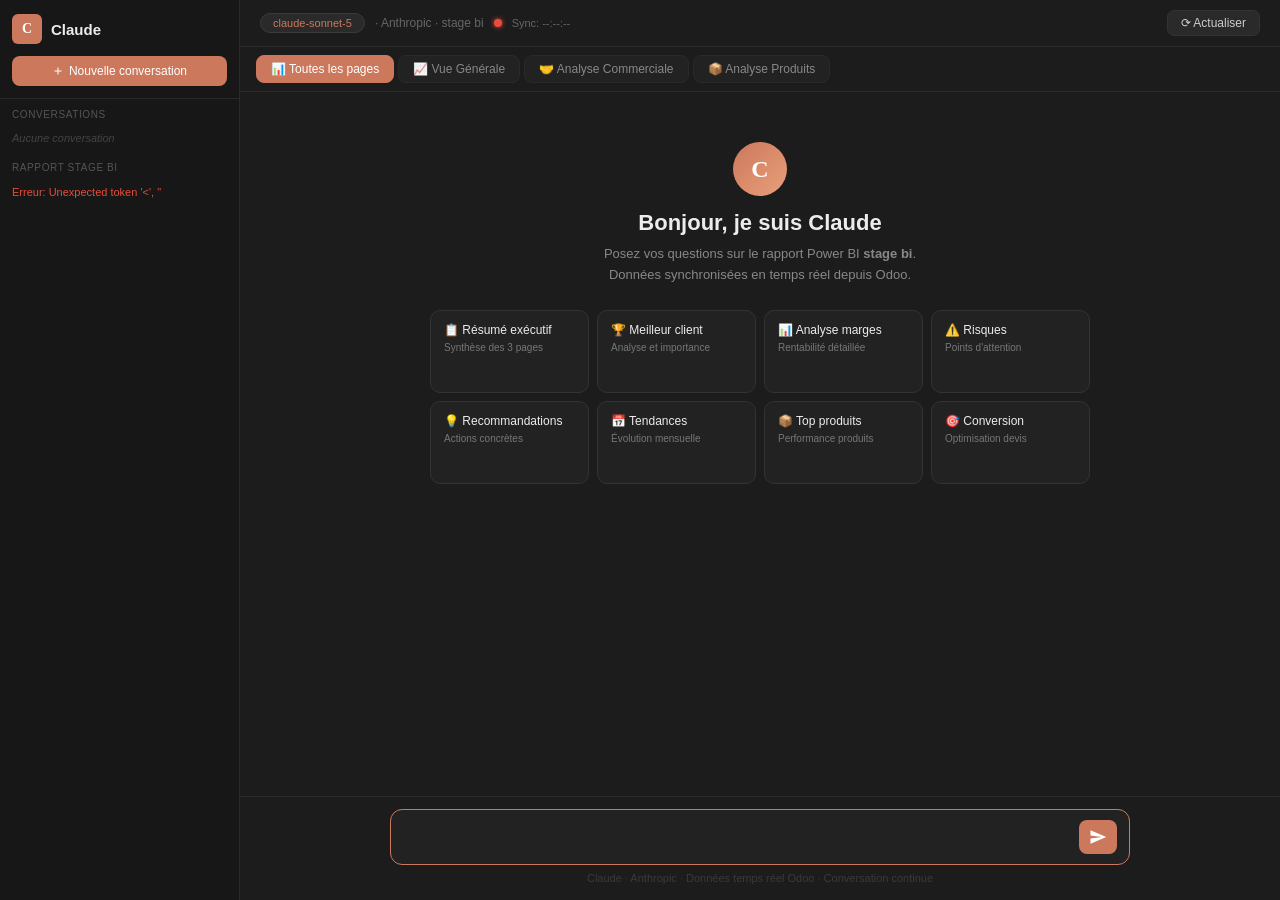
==== templates/index.html @ de3976a8 "claude ai dashborad power bi" ====
<!DOCTYPE html>
<html lang="fr">
<head>
<meta charset="UTF-8">
<meta name="viewport" content="width=device-width, initial-scale=1.0">
<title>Claude — stage bi</title>
<link rel="stylesheet" href="/static/css/style.css?v=2">
</head>
<body>

<!-- ── Sidebar ── -->
<div class="sidebar">
  <div class="sb-head">
    <div class="sb-logo">
      <div class="sb-icon">C</div>
      <span class="sb-name">Claude</span>
    </div>
    <button class="new-btn" onclick="newConv()">
      <svg width="12" height="12" viewBox="0 0 24 24" fill="currentColor">
        <path d="M19 13h-6v6h-2v-6H5v-2h6V5h2v6h6v2z"/>
      </svg>
      Nouvelle conversation
    </button>
  </div>

  <!-- Historique conversations -->
  <div class="sb-sec">Conversations</div>
  <div class="conv-list" id="convList">
    <div class="conv-empty">Aucune conversation</div>
  </div>

  <!-- KPIs -->
  <div class="sb-sec">Rapport stage bi</div>
  <div class="kpi-list" id="kpiList">Chargement...</div>
</div>

<!-- ── Contenu principal ── -->
<div class="main">

  <!-- Topbar -->
  <div class="topbar">
    <div style="display:flex;align-items:center;gap:10px;">
      <span class="badge">claude-sonnet-5</span>
      <span style="font-size:12px;color:#666">· Anthropic · stage bi</span>
      <div class="dot" id="dot"></div>
      <span style="font-size:11px;color:#666" id="syncTime">Sync: --:--:--</span>
    </div>
    <button class="refresh" onclick="doRefresh()">⟳ Actualiser</button>
  </div>

  <!-- Onglets pages -->
  <div class="page-tabs">
    <button class="tab active" onclick="switchPage('all')"   id="tab-all">📊 Toutes les pages</button>
    <button class="tab"        onclick="switchPage('page1')" id="tab-page1">📈 Vue Générale</button>
    <button class="tab"        onclick="switchPage('page2')" id="tab-page2">🤝 Analyse Commerciale</button>
    <button class="tab"        onclick="switchPage('page3')" id="tab-page3">📦 Analyse Produits</button>
  </div>

  <!-- Données page courante -->
  <div class="page-data" id="pageData" style="display:none;">
    <div class="page-data-inner" id="pageDataInner"></div>
  </div>

  <!-- Zone de chat -->
  <div class="chat" id="chat">
    <div class="chat-in" id="ci">

      <!-- Écran d'accueil -->
      <div class="welcome" id="welcome">
        <div class="w-icon">C</div>
        <h1>Bonjour, je suis Claude</h1>
        <p>Posez vos questions sur le rapport Power BI <strong>stage bi</strong>.<br>
           Données synchronisées en temps réel depuis Odoo.</p>
        <div class="cards" id="welcomeCards">
          <!-- Rempli dynamiquement selon l'onglet actif -->
        </div>
      </div>

    </div>
  </div>

  <!-- Zone de saisie -->
  <div class="inp-wrap">
    <div class="inp-inner">
      <div class="inp-box">
        <textarea id="inp" rows="1"
          placeholder="Posez une question..."
          onkeydown="handleKey(event)"
          oninput="resizeTA(this)">
        </textarea>
        <button class="send" id="sb" onclick="doSend()">
          <svg width="18" height="18" viewBox="0 0 24 24" fill="white">
            <path d="M2.01 21L23 12 2.01 3 2 10l15 2-15 2z"/>
          </svg>
        </button>
      </div>
      <div class="hint">Claude · Anthropic · Données temps réel Odoo · Conversation continue</div>
    </div>
  </div>

</div>

<script src="/static/js/app.js?v=2"></script>
</body>
</html>
---- static/css/style.css ----
/* ── Reset ── */
*, *::before, *::after { margin: 0; padding: 0; box-sizing: border-box; }
body { font-family: -apple-system, BlinkMacSystemFont, 'Segoe UI', Roboto, sans-serif;
       background: #1C1C1C; color: #ECECEC; display: flex; height: 100vh; overflow: hidden; }

/* ── Sidebar ── */
.sidebar { width: 240px; background: #171717; border-right: 1px solid #2A2A2A;
           display: flex; flex-direction: column; flex-shrink: 0; overflow: hidden; }
.sb-head  { padding: 14px 12px 12px; border-bottom: 1px solid #2A2A2A; flex-shrink: 0; }
.sb-logo  { display: flex; align-items: center; gap: 9px; margin-bottom: 12px; }
.sb-icon  { width: 30px; height: 30px; background: #CC785C; border-radius: 6px;
            display: flex; align-items: center; justify-content: center;
            font: bold 14px serif; color: #fff; flex-shrink: 0; }
.sb-name  { font-size: 15px; font-weight: 600; }
.new-btn  { width: 100%; background: #CC785C; color: #fff; border: none;
            border-radius: 8px; padding: 8px 10px; font-size: 12px;
            cursor: pointer; display: flex; align-items: center; gap: 5px;
            justify-content: center; transition: background .2s; }
.new-btn:hover { background: #B5694D; }
.sb-sec   { font-size: 10px; color: #555; padding: 10px 12px 4px;
            text-transform: uppercase; letter-spacing: .6px; flex-shrink: 0; }

/* ── Historique conversations ── */
.conv-list  { overflow-y: auto; max-height: 180px; flex-shrink: 0; }
.conv-empty { padding: 8px 12px; font-size: 11px; color: #444; font-style: italic; }
.conv-item  { display: flex; align-items: center; justify-content: space-between;
              padding: 7px 12px; cursor: pointer; border-radius: 6px;
              margin: 1px 6px; transition: background .15s; gap: 6px; }
.conv-item:hover  { background: #222; }
.conv-item.active { background: #2A2A2A; border-left: 2px solid #CC785C; }
.conv-title { font-size: 12px; color: #CCC; overflow: hidden;
              text-overflow: ellipsis; white-space: nowrap; flex: 1; }
.conv-del   { background: transparent; border: none; color: #444; cursor: pointer;
              font-size: 13px; padding: 0 2px; line-height: 1; flex-shrink: 0; }
.conv-del:hover { color: #E74C3C; }

/* ── KPIs sidebar ── */
.kpi-list { padding: 4px 12px 12px; font-size: 11px; line-height: 2; color: #888;
            overflow-y: auto; flex: 1; }
.kpi-list b { color: #CC785C; font-weight: 500; }

/* ── Main ── */
.main     { flex: 1; display: flex; flex-direction: column; overflow: hidden; }
.topbar   { padding: 10px 20px; border-bottom: 1px solid #2A2A2A;
            display: flex; align-items: center; justify-content: space-between; flex-shrink: 0; }
.badge    { background: #2A2A2A; border: 1px solid #3A3A3A; color: #CC785C;
            padding: 3px 12px; border-radius: 20px; font-size: 11px; }
.dot      { width: 8px; height: 8px; background: #27AE60; border-radius: 50%;
            box-shadow: 0 0 5px #27AE60; }
.dot.err  { background: #E74C3C; box-shadow: 0 0 5px #E74C3C; }
.refresh  { background: #2A2A2A; border: 1px solid #333; color: #CCC;
            padding: 5px 13px; border-radius: 7px; cursor: pointer; font-size: 12px; }
.refresh:hover { background: #333; }

/* ── Onglets pages ── */
.page-tabs { display: flex; gap: 4px; padding: 8px 16px;
             border-bottom: 1px solid #2A2A2A; flex-shrink: 0; }
.tab       { background: #222; border: 1px solid #2A2A2A; color: #888;
             padding: 6px 14px; border-radius: 8px; cursor: pointer;
             font-size: 12px; transition: all .2s; }
.tab:hover  { background: #2A2A2A; color: #CCC; }
.tab.active { background: #CC785C; border-color: #CC785C; color: #fff; font-weight: 500; }

/* ── Données page ── */
.page-data  { background: #1A1A1A; border-bottom: 1px solid #2A2A2A;
              flex-shrink: 0; max-height: 160px; overflow-y: auto; }
.page-data-inner { display: flex; gap: 8px; padding: 10px 16px; flex-wrap: wrap; }
.pd-card    { background: #222; border: 1px solid #333; border-radius: 8px;
              padding: 8px 12px; min-width: 140px; }
.pd-label   { font-size: 10px; color: #666; margin-bottom: 3px; }
.pd-value   { font-size: 13px; font-weight: 600; color: #CC785C; }
.pd-section { width: 100%; font-size: 10px; color: #555; padding: 6px 0 2px;
              text-transform: uppercase; letter-spacing: .5px; }
.pd-table   { width: 100%; border-collapse: collapse; font-size: 11px; }
.pd-table th { color: #666; text-align: left; padding: 2px 8px; font-weight: normal; }
.pd-table td { color: #CCC; padding: 2px 8px; }
.pd-table tr:hover td { color: #CC785C; }

/* ── Chat zone ── */
.chat     { flex: 1; overflow-y: auto; scroll-behavior: smooth; }
.chat-in  { max-width: 740px; margin: 0 auto; padding: 20px 20px 10px; }

/* ── Welcome ── */
.welcome  { text-align: center; padding: 30px 20px 30px; }
.w-icon   { width: 54px; height: 54px;
            background: linear-gradient(135deg, #CC785C, #E8A07A);
            border-radius: 50%; margin: 0 auto 14px;
            display: flex; align-items: center; justify-content: center;
            font: bold 24px serif; color: #fff; }
.welcome h1 { font-size: 22px; font-weight: 600; margin-bottom: 8px; }
.welcome p  { color: #888; font-size: 13px; line-height: 1.6;
              max-width: 500px; margin: 0 auto 24px; }
.cards    { display: grid; grid-template-columns: repeat(4, 1fr);
            gap: 8px; max-width: 720px; margin: 0 auto; }
.card     { background: #222; border: 1px solid #333; border-radius: 10px;
            padding: 12px 13px; cursor: pointer; text-align: left; transition: all .2s; }
.card:hover { border-color: #CC785C; background: #2A2A2A; }
.card h4  { font-size: 12px; font-weight: 500; margin-bottom: 3px; }
.card p   { font-size: 10px; color: #777; }

/* ── Messages ── */
.grp      { margin-bottom: 18px; }
.row      { display: flex; gap: 11px; }
.row.u    { flex-direction: row-reverse; }
.av       { width: 30px; height: 30px; border-radius: 50%; flex-shrink: 0;
            display: flex; align-items: center; justify-content: center;
            font-size: 12px; font-weight: 700; }
.av.c     { background: linear-gradient(135deg, #CC785C, #E8A07A);
            color: #fff; font-family: serif; font-size: 14px; }
.av.u     { background: #333; color: #CCC; }
.bub      { padding: 11px 14px; border-radius: 12px; font-size: 14px;
            line-height: 1.75; max-width: 600px; }
.row.u .bub { background: #252525; border-radius: 12px 12px 2px 12px;
              border: 1px solid #333; }
.row.c .bub { background: transparent; border-radius: 2px 12px 12px 12px; }
.bub strong { color: #CC785C; }
.bub p    { margin-bottom: 8px; }
.bub p:last-child { margin: 0; }
.bub ul, .bub ol { padding-left: 18px; margin-bottom: 8px; }
.bub li   { margin-bottom: 4px; }
.sender   { font-size: 11px; color: #555; margin-bottom: 3px; padding-left: 42px; }
.sender.u { text-align: right; padding: 0 42px 0 0; }
.acts     { display: flex; gap: 4px; padding-left: 42px; margin-top: 8px; }
.act      { background: transparent; border: none; color: #555; cursor: pointer;
            padding: 3px 7px; border-radius: 5px; font-size: 11px; }
.act:hover { background: #252525; color: #CCC; }

/* ── Typing indicator ── */
.typing-row { display: flex; gap: 11px; align-items: center; margin-bottom: 18px; }
.dots     { display: flex; gap: 4px; padding: 12px 14px; }
.dots span { width: 6px; height: 6px; border-radius: 50%; background: #CC785C;
             animation: bl 1.2s infinite; }
.dots span:nth-child(2) { animation-delay: .2s; }
.dots span:nth-child(3) { animation-delay: .4s; }
@keyframes bl { 0%,60%,100%{opacity:.3;transform:scale(.8)} 30%{opacity:1;transform:scale(1.2)} }

/* ── Input ── */
.inp-wrap  { border-top: 1px solid #2A2A2A; padding: 12px 20px 16px; flex-shrink: 0; }
.inp-inner { max-width: 740px; margin: 0 auto; }
.inp-box   { background: #222; border: 1px solid #333; border-radius: 12px;
             padding: 10px 12px; display: flex; align-items: flex-end; gap: 9px;
             transition: border-color .2s; }
.inp-box:focus-within { border-color: #CC785C; }
textarea  { flex: 1; background: transparent; border: none; outline: none;
            color: #ECECEC; font-size: 14px; resize: none; max-height: 120px;
            font-family: inherit; line-height: 1.5; }
textarea::placeholder { color: #505050; }
.send     { background: #CC785C; border: none; cursor: pointer;
            padding: 8px 10px; border-radius: 8px; color: #fff;
            display: flex; transition: all .2s; flex-shrink: 0; }
.send:hover:not(:disabled) { background: #B5694D; }
.send:disabled { opacity: .3; cursor: not-allowed; }
.hint     { text-align: center; font-size: 11px; color: #3A3A3A; margin-top: 7px; }

/* ── Scrollbars ── */
.chat::-webkit-scrollbar,
.conv-list::-webkit-scrollbar,
.kpi-list::-webkit-scrollbar,
.page-data::-webkit-scrollbar { width: 4px; }
.chat::-webkit-scrollbar-thumb,
.conv-list::-webkit-scrollbar-thumb,
.kpi-list::-webkit-scrollbar-thumb,
.page-data::-webkit-scrollbar-thumb { background: #2A2A2A; border-radius: 2px; }
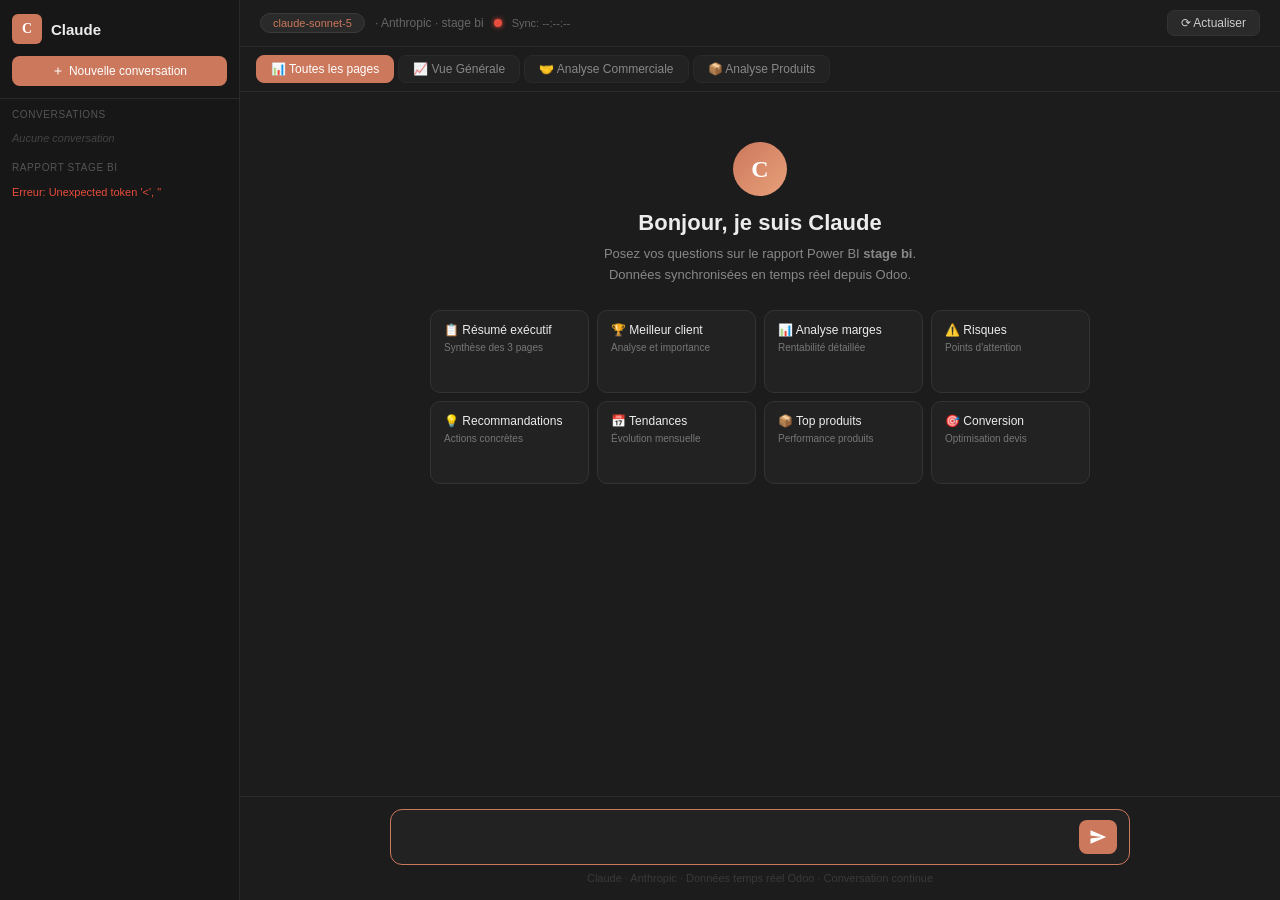
==== commit 85a45b5b: "feat: sync Power BI context to Claude via URL params + /api/context route" ====
--- a/templates/index.html
+++ b/templates/index.html
@@ -101,5 +101,69 @@
 </div>
 
 <script src="/static/js/app.js?v=2"></script>
+<script>
+// ── Lecture contexte Power BI depuis l'URL ─────────────────────────
+(function () {
+  const params = new URLSearchParams(window.location.search);
+  const client    = params.get("client")    || "";
+  const categorie = params.get("categorie") || "";
+  const mois      = params.get("mois")      || "";
+  const page      = params.get("page")      || "";
+  const ca        = params.get("ca")        || "";
+
+  // S'il y a un contexte Power BI dans l'URL → l'envoyer au serveur
+  if (client || categorie || mois || page || ca) {
+    const ctx = { client, categorie, mois, page, ca };
+
+    // Afficher la bannière de contexte actif
+    const banner = document.createElement("div");
+    banner.id = "pbi-banner";
+    banner.style.cssText = [
+      "position:fixed","top:0","left:0","right:0","z-index:9999",
+      "background:#1F497D","color:#fff","padding:8px 16px",
+      "font-size:12px","display:flex","align-items:center","gap:12px",
+      "box-shadow:0 2px 8px rgba(0,0,0,0.3)"
+    ].join(";");
+
+    let parts = ["🔗 <strong>Contexte Power BI actif :</strong>"];
+    if (page)      parts.push(`📄 Page : <strong>${page}</strong>`);
+    if (client)    parts.push(`👤 Client : <strong>${client}</strong>`);
+    if (categorie) parts.push(`📦 Catégorie : <strong>${categorie}</strong>`);
+    if (mois)      parts.push(`📅 Mois : <strong>${mois}</strong>`);
+    if (ca)        parts.push(`💰 CA : <strong>${ca} DT</strong>`);
+
+    const closeBtn = `<button onclick="document.getElementById('pbi-banner').remove()"
+      style="margin-left:auto;background:rgba(255,255,255,0.2);border:none;
+      color:#fff;padding:3px 10px;border-radius:4px;cursor:pointer;font-size:11px">
+      ✕ Fermer</button>`;
+
+    banner.innerHTML = parts.join(" &nbsp;·&nbsp; ") + closeBtn;
+    document.body.prepend(banner);
+    // Décaler le contenu
+    document.querySelector(".main").style.paddingTop = "44px";
+
+    // Envoyer le contexte au serveur Flask
+    fetch("/api/context", {
+      method : "POST",
+      headers: { "Content-Type": "application/json" },
+      body   : JSON.stringify(ctx)
+    }).then(r => r.json()).then(d => {
+      console.log("[PBI Contexte] envoyé :", d);
+    }).catch(e => console.warn("[PBI Contexte] erreur :", e));
+
+    // Pré-remplir la zone de saisie avec une question contextuelle
+    setTimeout(() => {
+      const inp = document.getElementById("inp");
+      if (inp && client) {
+        inp.value = `Analyse les données pour le client ${client}`;
+        if (typeof resizeTA === "function") resizeTA(inp);
+      } else if (inp && mois) {
+        inp.value = `Analyse les ventes du mois de ${mois}`;
+        if (typeof resizeTA === "function") resizeTA(inp);
+      }
+    }, 800);
+  }
+})();
+</script>
 </body>
 </html>
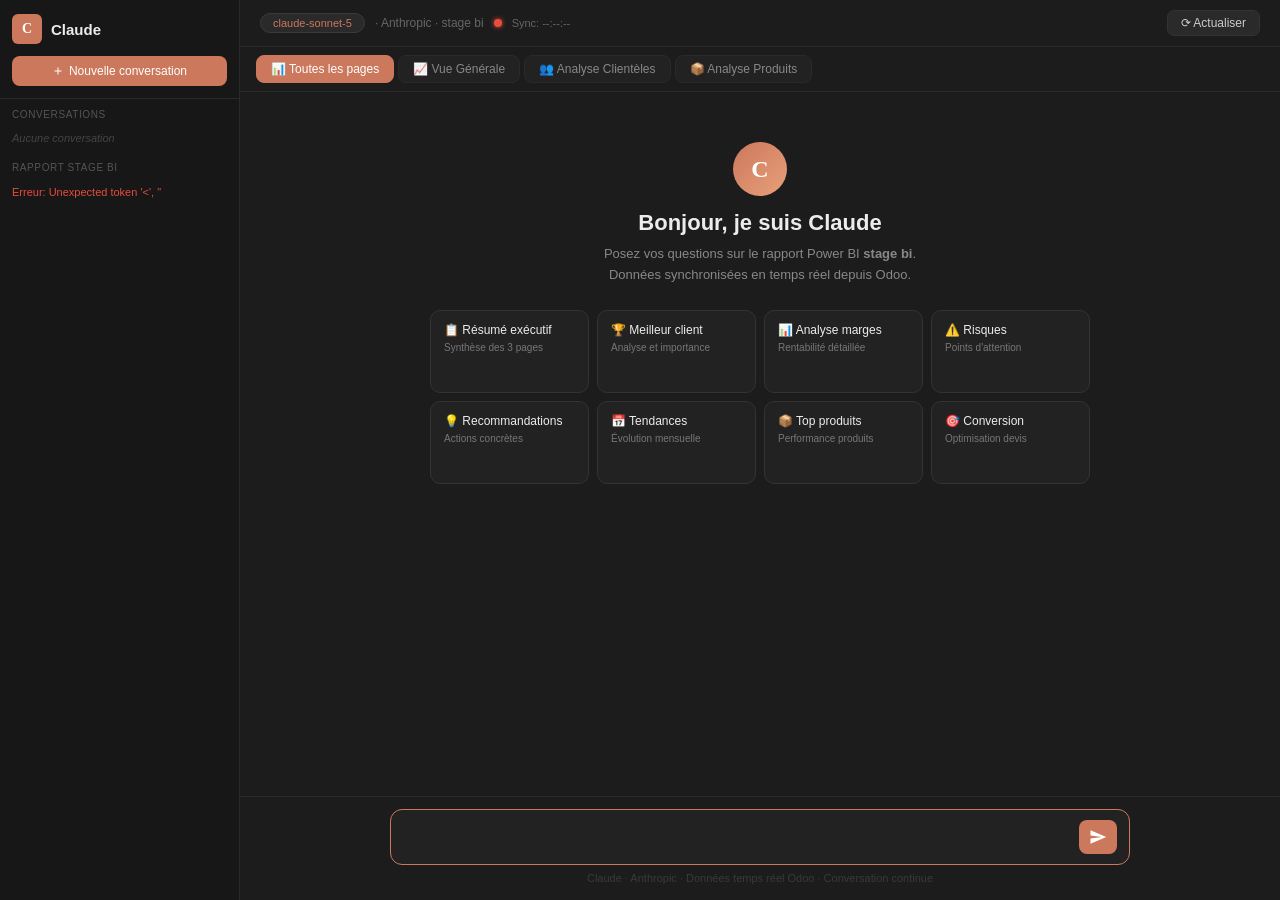
==== commit d99bcb8b: "fix: rename tabs to match Power BI report - Analyse Clienteles + Analyse Produits" ====
--- a/templates/index.html
+++ b/templates/index.html
@@ -52,7 +52,7 @@
   <div class="page-tabs">
     <button class="tab active" onclick="switchPage('all')"   id="tab-all">📊 Toutes les pages</button>
     <button class="tab"        onclick="switchPage('page1')" id="tab-page1">📈 Vue Générale</button>
-    <button class="tab"        onclick="switchPage('page2')" id="tab-page2">🤝 Analyse Commerciale</button>
+    <button class="tab"        onclick="switchPage('page2')" id="tab-page2">👥 Analyse Clientèles</button>
     <button class="tab"        onclick="switchPage('page3')" id="tab-page3">📦 Analyse Produits</button>
   </div>
 
